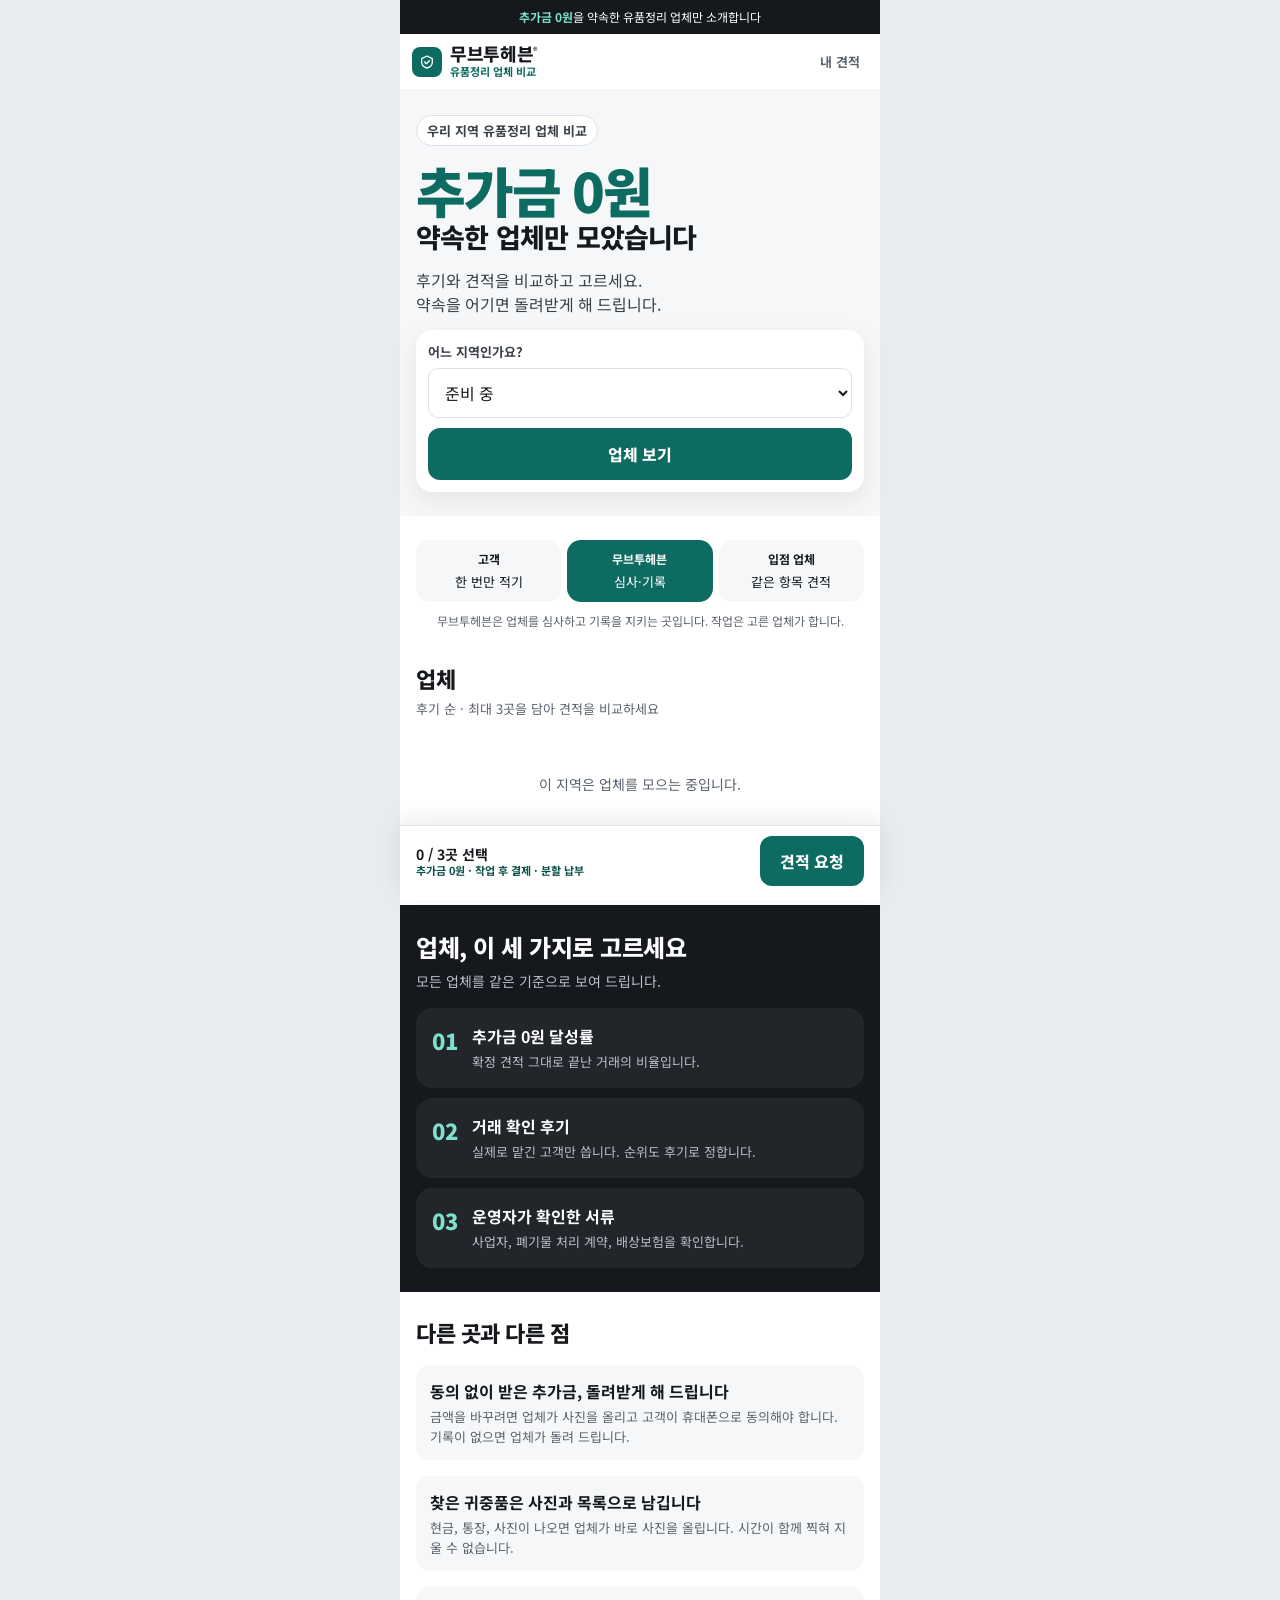
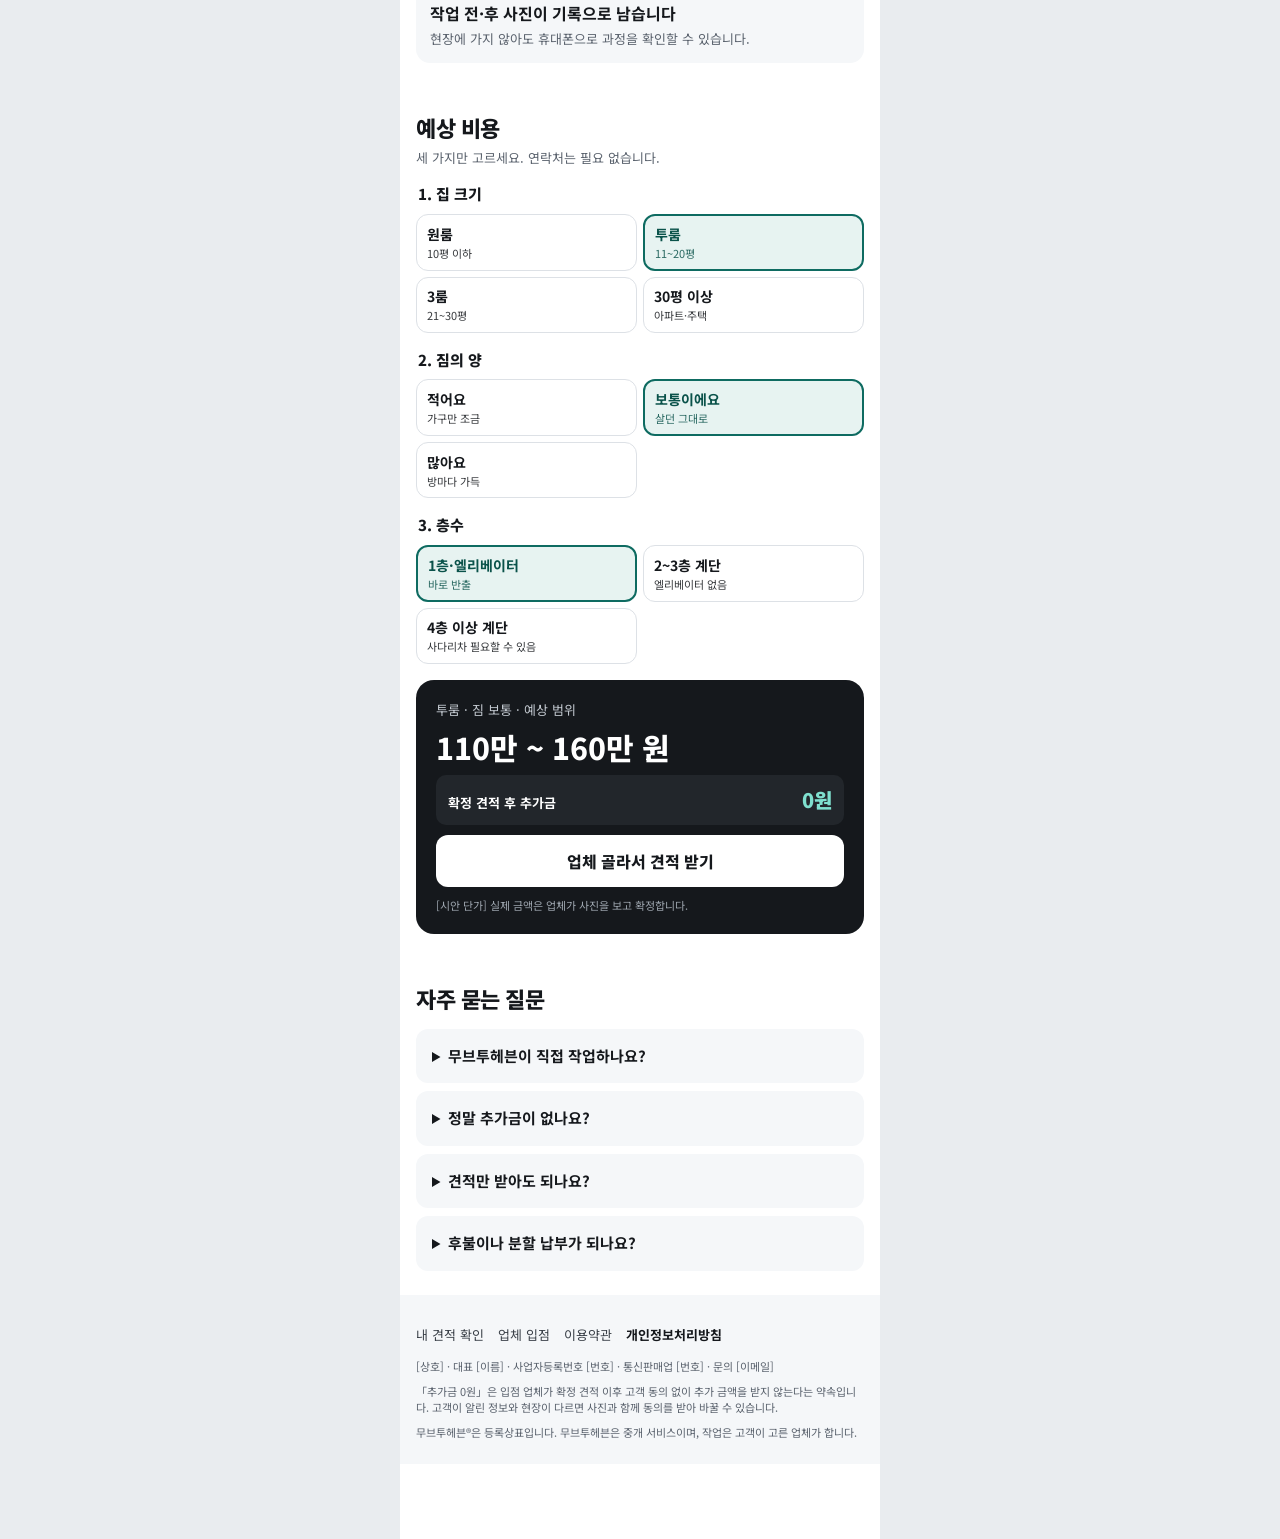
==== mth/index.html @ e61d85af "무브투헤븐 1차 시험 버전 추가 (/mth, 검색 비노출) Co-Authored-By: Claude Opus 5.5 <noreply@anthropic.com> Claude-Sess" ====
<!doctype html>
<html lang="ko">
<head>
<meta charset="utf-8">
<meta name="viewport" content="width=device-width,initial-scale=1,viewport-fit=cover">
<title>무브투헤븐 | 추가금 0원 유품정리 업체 비교</title>
<meta name="description" content="추가금 0원을 약속한 유품정리 업체만 모았습니다. 거래 확인 후기로 비교하고 업체 3곳의 견적을 받아 보세요. 작업 후 결제·분할 납부 가능 업체.">
<meta name="robots" content="noindex">
<meta name="theme-color" content="#15181C">
<link rel="preconnect" href="https://fonts.googleapis.com">
<link rel="stylesheet" href="https://fonts.googleapis.com/css2?family=Noto+Sans+KR:wght@400;500;700;800;900&display=swap">
<link rel="stylesheet" href="style.css">
</head>
<body>
<div class="app" id="app"></div>
<script src="common.js"></script>
<script>
const { rpc, upload, photoUrl, won, man, esc, dt, toast, busy, store } = MTH;
const app = document.getElementById('app');
const SHIELD = '<svg width="16" height="16" viewBox="0 0 24 24" fill="none" stroke="#fff" stroke-width="2" stroke-linecap="round" stroke-linejoin="round" aria-hidden="true"><path d="M12 3l8 4v5c0 5-3.5 8-8 9-4.5-1-8-4-8-9V7z"/><polyline points="8.5 12 11 14.5 15.5 10"/></svg>';
const BACK = '<svg width="22" height="22" viewBox="0 0 24 24" fill="none" stroke="currentColor" stroke-width="2.2" stroke-linecap="round" stroke-linejoin="round" aria-hidden="true"><polyline points="15 18 9 12 15 6"/></svg>';
const ITEMS = [['sort', '분류·중요한 유품 보관'], ['haul', '반출(인력·차량)'], ['waste', '폐기물 처리'], ['clean', '기본 청소'], ['special', '소독·냄새 제거'], ['buyback', '가전·가구 매입 차감']];
const KIND = { before: '작업 전', valuable: '귀중품 발견', after: '작업 후' };

let state = { region: store.get('mth_region', null), regions: [], companies: [], sel: store.get('mth_sel', []) };
const saveSel = () => store.set('mth_sel', state.sel);

function header(opts = {}) {
  if (opts.back) {
    return `<header class="hd"><a class="back" href="${opts.back}" aria-label="뒤로">${BACK}</a><span class="t">${esc(opts.title || '')}</span>
      <div class="r">${opts.right || ''}</div></header>`;
  }
  return `<div class="topbar"><b>추가금 0원</b>을 약속한 유품정리 업체만 소개합니다</div>
  <header class="hd"><a class="logo" href="#/"><i>${SHIELD}</i><span><b>무브투헤븐<sup style="font-size:9px;font-weight:500">®</sup></b><small>유품정리 업체 비교</small></span></a>
    <div class="r"><a href="#/my">내 견적</a></div></header>`;
}

function stickyBar() {
  const n = state.sel.length;
  return `<div class="sticky" role="region" aria-label="선택한 업체">
    <div class="info"><b>${n} / 3곳 선택</b><span>${n ? esc(state.sel.map(s => s.name).join(', ')) : '추가금 0원 · 작업 후 결제 · 분할 납부'}</span></div>
    <a class="btn" href="#/request">견적 요청</a></div>`;
}

function toggleSel(c) {
  const i = state.sel.findIndex(s => s.id === c.id);
  if (i >= 0) state.sel.splice(i, 1);
  else {
    if (state.sel.length >= 3) { toast('최대 3곳까지 담을 수 있어요'); return; }
    if (state.sel.length && state.sel[0].region !== c.region) { toast('같은 지역 업체만 함께 담을 수 있어요'); return; }
    state.sel.push({ id: c.id, name: c.name, region: c.region });
  }
  saveSel();
  const y = window.scrollY;
  Promise.resolve(route()).then(() => window.scrollTo(0, y));
}

function coCard(c, i) {
  const s = c.stats || {};
  const on = state.sel.some(x => x.id === c.id);
  const zero = s.zero_rate == null ? '집계 전' : s.zero_rate + '%';
  const tags = (c.tags || []).map(t => `<span class="tag">${esc(t)}</span>`).join('') + (c.is_related ? '<span class="tag rel">운영사 관계업체</span>' : '');
  return `<article class="co ${on ? 'sel' : ''}">
    <div class="row">
      <div class="ph">${c.photo_url ? `<img src="${esc(photoUrl(c.photo_url))}" alt="${esc(c.name)} 사진" loading="lazy">` : '업체 사진'}
        ${i != null ? `<span class="rank ${i > 2 ? 'lo' : ''}">${i + 1}</span>` : ''}</div>
      <div style="flex:1 1 auto;min-width:0;display:flex;flex-direction:column;gap:4px">
        <a class="nm" href="#/c/${c.id}">${esc(c.name)}</a>
        <span class="mt">${s.n_reviews ? `<b>★ ${Number(s.avg).toFixed(2)}</b> · 거래 확인 후기 ${s.n_reviews}건` : '후기 모으는 중 · 신규'}</span>
        <span class="mt" style="font-size:12px">${esc(c.area_desc || c.region)}</span>
        <div class="tags">${tags}</div>
      </div>
    </div>
    <div style="display:flex;gap:8px">
      <div class="zero"><span>추가금 0원 달성</span><b>${zero}</b></div>
      <button type="button" class="btn sm ${on ? '' : 'line'}" style="min-width:96px" aria-pressed="${on}" data-sel="${c.id}">${on ? '✓ 담음' : '비교 담기'}</button>
    </div></article>`;
}

function bindSel(list) {
  app.querySelectorAll('[data-sel]').forEach(b => b.onclick = () => toggleSel(list.find(c => c.id === b.dataset.sel)));
}

// ── 홈 ──
const CALC = {
  size: [['원룸', '10평 이하', 60, 90], ['투룸', '11~20평', 110, 160], ['3룸', '21~30평', 170, 240], ['30평 이상', '아파트·주택', 250, 350]],
  load: [['적어요', '가구만 조금', .85], ['보통이에요', '살던 그대로', 1], ['많아요', '방마다 가득', 1.3]],
  floor: [['1층·엘리베이터', '바로 반출', 1], ['2~3층 계단', '엘리베이터 없음', 1.1], ['4층 이상 계단', '사다리차 필요할 수 있음', 1.2]]
};
let calc = { size: 1, load: 1, floor: 0 };

async function home() {
  if (!state.companies.length) app.innerHTML = header() + '<main><div class="empty">불러오는 중…</div></main>';
  try {
    if (!state.regions.length) state.regions = await rpc('list_regions');
    if (!state.region || !state.regions.includes(state.region)) state.region = state.regions[0] || null;
    state.companies = state.region ? await rpc('list_companies', { p_region: state.region }) : [];
  } catch (e) { toast(e.message); }
  const r5 = v => Math.round(v / 5) * 5;
  const s = CALC.size[calc.size], l = CALC.load[calc.load], f = CALC.floor[calc.floor];
  const lo = r5(s[2] * l[2] * f[2]), hi = r5(s[3] * l[2] * f[2]);
  const opt = (k) => CALC[k].map((o, i) => `<button type="button" class="opt" aria-pressed="${calc[k] === i}" data-calc="${k}:${i}"><b>${o[0]}</b><span>${o[1]}</span></button>`).join('');
  app.innerHTML = header() + `<main>
  <section class="sec soft" style="display:flex;flex-direction:column;gap:14px">
    <span class="pill" style="align-self:flex-start">우리 지역 유품정리 업체 비교</span>
    <h1><span class="hero-t1">추가금 0원</span><span class="hero-t2">약속한 업체만 모았습니다</span></h1>
    <p style="margin:0;font-size:16px;color:#3A4048">후기와 견적을 비교하고 고르세요.<br>약속을 어기면 돌려받게 해 드립니다.</p>
    <div class="card stack">
      <label class="lbl">어느 지역인가요?
        <select id="region">${state.regions.map(r => `<option ${r === state.region ? 'selected' : ''}>${esc(r)}</option>`).join('') || '<option>준비 중</option>'}</select></label>
      <a class="btn" href="#list">업체 보기</a>
    </div>
  </section>

  <section class="sec" style="padding-bottom:8px">
    <div style="display:flex;gap:6px">
      <div class="box" style="flex:1;text-align:center;padding:10px 6px"><b style="font-size:12px;display:block">고객</b><span style="font-size:13px">한 번만 적기</span></div>
      <div class="box" style="flex:1;text-align:center;padding:10px 6px;background:var(--accent);color:#fff"><b style="font-size:12px;display:block">무브투헤븐</b><span style="font-size:13px">심사·기록</span></div>
      <div class="box" style="flex:1;text-align:center;padding:10px 6px"><b style="font-size:12px;display:block">입점 업체</b><span style="font-size:13px">같은 항목 견적</span></div>
    </div>
    <p class="note" style="text-align:center;margin:10px 0 0">무브투헤븐은 업체를 심사하고 기록을 지키는 곳입니다. 작업은 고른 업체가 합니다.</p>
  </section>

  <section class="sec" id="list">
    <h2 class="h2">${esc(state.region || '')} 업체</h2>
    <p class="desc" style="margin-bottom:12px">후기 순 · 최대 3곳을 담아 견적을 비교하세요</p>
    <div class="chips" role="tablist" aria-label="지역" style="margin-bottom:14px">${state.regions.map(r => `<button type="button" class="chip" role="tab" aria-selected="${r === state.region}" data-region="${esc(r)}">${esc(r)}</button>`).join('')}</div>
    <div class="stack">${state.companies.map((c, i) => coCard(c, i)).join('') || '<div class="empty">이 지역은 업체를 모으는 중입니다.</div>'}</div>
    <p class="note" style="margin-top:10px">광고비로 순위를 살 수 없습니다. 후기 5건이 쌓이기 전에는 운영자가 확인한 순서로 보여 드립니다.</p>
  </section>

  <section class="sec dark">
    <h2 style="font-size:24px;font-weight:800">업체, 이 세 가지로 고르세요</h2>
    <p style="margin:6px 0 16px;font-size:14px;color:#B7BEC6">모든 업체를 같은 기준으로 보여 드립니다.</p>
    <div class="stack">
      <div class="crit"><span class="n">01</span><div><b>추가금 0원 달성률</b><span>확정 견적 그대로 끝난 거래의 비율입니다.</span></div></div>
      <div class="crit"><span class="n">02</span><div><b>거래 확인 후기</b><span>실제로 맡긴 고객만 씁니다. 순위도 후기로 정합니다.</span></div></div>
      <div class="crit"><span class="n">03</span><div><b>운영자가 확인한 서류</b><span>사업자, 폐기물 처리 계약, 배상보험을 확인합니다.</span></div></div>
    </div>
  </section>

  <section class="sec stack" style="gap:16px">
    <h2 class="h2">다른 곳과 다른 점</h2>
    <div class="box"><b style="font-size:16px">동의 없이 받은 추가금, 돌려받게 해 드립니다</b><p class="note" style="margin:4px 0 0;font-size:13px">금액을 바꾸려면 업체가 사진을 올리고 고객이 휴대폰으로 동의해야 합니다. 기록이 없으면 업체가 돌려 드립니다.</p></div>
    <div class="box"><b style="font-size:16px">찾은 귀중품은 사진과 목록으로 남깁니다</b><p class="note" style="margin:4px 0 0;font-size:13px">현금, 통장, 사진이 나오면 업체가 바로 사진을 올립니다. 시간이 함께 찍혀 지울 수 없습니다.</p></div>
    <div class="box"><b style="font-size:16px">작업 전·후 사진이 기록으로 남습니다</b><p class="note" style="margin:4px 0 0;font-size:13px">현장에 가지 않아도 휴대폰으로 과정을 확인할 수 있습니다.</p></div>
  </section>

  <section class="sec" id="estimate">
    <h2 class="h2">예상 비용</h2>
    <p class="desc" style="margin-bottom:16px">세 가지만 고르세요. 연락처는 필요 없습니다.</p>
    <div class="stack" style="gap:16px">
      <fieldset style="border:0;margin:0;padding:0"><legend style="font-size:15px;font-weight:800;margin-bottom:8px">1. 집 크기</legend><div class="grid2">${opt('size')}</div></fieldset>
      <fieldset style="border:0;margin:0;padding:0"><legend style="font-size:15px;font-weight:800;margin-bottom:8px">2. 짐의 양</legend><div class="grid2">${opt('load')}</div></fieldset>
      <fieldset style="border:0;margin:0;padding:0"><legend style="font-size:15px;font-weight:800;margin-bottom:8px">3. 층수</legend><div class="grid2">${opt('floor')}</div></fieldset>
      <div class="res" aria-live="polite">
        <span style="font-size:13px;color:#C3C9D0">${s[0]} · 짐 ${['적음', '보통', '많음'][calc.load]} · 예상 범위</span>
        <span class="big">${lo}만 ~ ${hi}만 원</span>
        <div class="zbar"><span style="font-size:13px;font-weight:700">확정 견적 후 추가금</span><b>0원</b></div>
        <a class="btn white" href="#list">업체 골라서 견적 받기</a>
        <span style="font-size:11px;color:#9EA6AF">[시안 단가] 실제 금액은 업체가 사진을 보고 확정합니다.</span>
      </div>
    </div>
  </section>

  <section class="sec stack" style="gap:8px">
    <h2 class="h2" style="margin-bottom:6px">자주 묻는 질문</h2>
    <details><summary>무브투헤븐이 직접 작업하나요?</summary><p>아니요. 업체를 심사하고 비교하게 도와드리는 곳입니다. 작업은 고른 업체가 합니다.</p></details>
    <details><summary>정말 추가금이 없나요?</summary><p>확정 견적에서 더 받으려면 업체가 사진을 보여주고 동의를 먼저 받아야 합니다. 동의 없이 받은 돈은 돌려받게 해 드립니다.</p></details>
    <details><summary>견적만 받아도 되나요?</summary><p>네, 무료입니다. 고르지 않은 업체에는 연락처가 가지 않습니다.</p></details>
    <details><summary>후불이나 분할 납부가 되나요?</summary><p>업체마다 다릅니다. 업체 카드의 「후불」「분할」 표시를 확인해 주세요.</p></details>
  </section>
  </main>
  <footer>
    <nav><a href="#/my">내 견적 확인</a><a href="#">업체 입점</a><a href="#">이용약관</a><a href="#" style="font-weight:700;color:var(--ink)">개인정보처리방침</a></nav>
    <p style="margin:0">[상호] · 대표 [이름] · 사업자등록번호 [번호] · 통신판매업 [번호] · 문의 [이메일]</p>
    <p style="margin:0">「추가금 0원」은 입점 업체가 확정 견적 이후 고객 동의 없이 추가 금액을 받지 않는다는 약속입니다. 고객이 알린 정보와 현장이 다르면 사진과 함께 동의를 받아 바꿀 수 있습니다.</p>
    <p style="margin:0">무브투헤븐®은 등록상표입니다. 무브투헤븐은 중개 서비스이며, 작업은 고객이 고른 업체가 합니다.</p>
  </footer>` + stickyBar();

  app.querySelector('#region').onchange = e => { state.region = e.target.value; store.set('mth_region', state.region); home(); };
  app.querySelectorAll('[data-region]').forEach(b => b.onclick = () => { state.region = b.dataset.region; store.set('mth_region', state.region); home(); });
  app.querySelectorAll('[data-calc]').forEach(b => b.onclick = () => { const [k, i] = b.dataset.calc.split(':'); calc[k] = +i; const y = window.scrollY; home().then(() => window.scrollTo(0, y)); });
  bindSel(state.companies);
  app.querySelectorAll('a[href="#list"]').forEach(a => a.onclick = (e) => { e.preventDefault(); document.getElementById('list').scrollIntoView({ behavior: 'smooth' }); });
}

// ── 업체 상세 ──
async function company(id) {
  app.innerHTML = header({ back: '#/', title: '업체 정보' }) + '<main><div class="empty">불러오는 중…</div></main>';
  let c;
  try { c = await rpc('get_company', { p_id: id }); } catch (e) { toast(e.message); }
  if (!c) { app.querySelector('main').innerHTML = '<div class="empty">업체를 찾을 수 없습니다.</div>'; return; }
  const s = c.stats || {};
  const on = state.sel.some(x => x.id === c.id);
  const stars = n => '★'.repeat(n) + '☆'.repeat(5 - n);
  app.innerHTML = header({ back: '#/', title: '업체 정보' }) + `<main>
    <div style="height:240px;background:#EEF0F3;display:flex;align-items:center;justify-content:center;color:var(--sub);font-size:13px;font-weight:700">
      ${c.photo_url ? `<img src="${esc(photoUrl(c.photo_url))}" alt="${esc(c.name)} 대표 사진" style="width:100%;height:100%;object-fit:cover">` : '업체 대표 사진'}</div>
    <section class="sec stack" style="gap:8px">
      <h1 style="font-size:26px;font-weight:800">${esc(c.name)}</h1>
      <p style="margin:0;font-size:13px;color:#4B525B">출동 지역 ${esc(c.area_desc || c.region)}</p>
      <div class="tags">${(c.tags || []).map(t => `<span class="tag">${esc(t)}</span>`).join('')}${c.is_related ? '<span class="tag rel">운영사 관계업체</span>' : ''}</div>
      <div style="display:grid;grid-template-columns:repeat(3,minmax(0,1fr));gap:6px;margin-top:6px">
        <div class="box" style="background:var(--accent-l);text-align:center;padding:10px"><span style="font-size:11px;font-weight:700;color:var(--accent-d);display:block">추가금 0원</span><b style="font-size:20px;color:var(--accent-d)">${s.zero_rate == null ? '-' : s.zero_rate + '%'}</b></div>
        <div class="box" style="text-align:center;padding:10px"><span style="font-size:11px;font-weight:700;color:var(--sub);display:block">별점</span><b style="font-size:20px">${s.n_reviews ? Number(s.avg).toFixed(2) : '-'}</b></div>
        <div class="box" style="text-align:center;padding:10px"><span style="font-size:11px;font-weight:700;color:var(--sub);display:block">거래 후기</span><b style="font-size:20px">${s.n_reviews || 0}건</b></div>
      </div>
      ${c.intro ? `<p style="margin:8px 0 0;font-size:14px">${esc(c.intro)}</p>` : ''}
    </section>
    <div class="divider"></div>
    <section class="sec stack">
      <h2 style="font-size:18px;font-weight:800">이 업체가 지키는 약속</h2>
      <div style="font-size:14px"><b>추가금 0원</b> · 확정 견적에서 더 받으려면 사진과 동의를 먼저 받습니다.</div>
      <div style="font-size:14px"><b>귀중품 기록</b> · 나온 물건은 시간이 찍힌 사진으로 바로 올립니다.</div>
      <div style="font-size:14px"><b>작업 사진</b> · 작업 전·후 사진을 남깁니다.</div>
    </section>
    <div class="divider"></div>
    <section class="sec stack">
      <h2 style="font-size:18px;font-weight:800">운영자가 확인한 서류</h2>
      ${(c.docs || []).map(d => `<div class="kv box" style="padding:12px 14px"><b>${esc(d.name)}</b><span>${esc(d.date)}</span></div>`).join('') || '<p class="note">확인 중입니다.</p>'}
      <p class="note">확인한 날짜와 범위만 표시합니다. 모든 작업을 보증한다는 뜻은 아닙니다.</p>
    </section>
    <div class="divider"></div>
    <section class="sec stack">
      <h2 style="font-size:18px;font-weight:800">거래 확인 후기 ${(c.reviews || []).length}건</h2>
      ${(c.reviews || []).map(v => `<article class="box stack" style="gap:6px">
        <div><b style="color:var(--accent)">${stars(v.rating)}</b> <span class="badge ${v.zero ? '' : 'gray'}">${v.zero ? '추가금 0원' : '동의 후 변경'}</span> <span class="note">${esc(v.size)} · ${dt(v.created_at)}</span></div>
        ${v.body ? `<p style="margin:0;font-size:14px">${esc(v.body)}</p>` : ''}
        ${v.returned_items ? `<p class="note" style="margin:0">돌려받은 유품: ${esc(v.returned_items)}</p>` : ''}</article>`).join('') || '<p class="note">아직 후기가 없습니다. 작업을 마친 고객만 후기를 쓸 수 있습니다.</p>'}
    </section>
  </main>
  <div class="sticky"><button type="button" class="btn ${on ? 'gray' : 'line'}" style="width:auto" id="selbtn">${on ? '✓ 담음' : '비교 담기'}</button><a class="btn" href="#/request" style="flex:1 1 auto">견적 요청 (${state.sel.length}/3)</a></div>`;
  app.querySelector('#selbtn').onclick = () => toggleSel(c);
}

// ── 견적 요청 ──
let form = { size: '', load: '', floor: '', odor: false, keep: ['사진·앨범', '통장·도장·중요 서류'], photos: [] };
function request() {
  const sel = state.sel;
  const ch = (k, arr) => arr.map(v => `<button type="button" class="opt" aria-pressed="${form[k] === v}" data-f="${k}" data-v="${esc(v)}"><b>${esc(v)}</b></button>`).join('');
  const KEEP = ['사진·앨범', '통장·도장·중요 서류', '현금·귀금속', '휴대폰·컴퓨터', '따로 없어요'];
  app.innerHTML = header({ back: '#/', title: '무료 견적 요청' }) + `<main><form id="rf" class="sec stack" style="gap:20px" novalidate>
    <div class="box">
      <b style="font-size:14px">받는 업체 ${sel.length}곳</b>
      <p style="margin:4px 0 0;font-size:14px">${sel.length ? esc(sel.map(s => s.name).join(', ')) : '아직 고른 업체가 없습니다.'}</p>
      <a href="#/" style="font-size:13px;font-weight:700">${sel.length ? '업체 바꾸기' : '업체 고르러 가기'}</a>
    </div>
    <fieldset style="border:0;margin:0;padding:0"><legend style="font-size:16px;font-weight:800;margin-bottom:8px">집 크기</legend><div class="grid2">${ch('size', ['원룸', '투룸', '3룸', '30평 이상'])}</div></fieldset>
    <fieldset style="border:0;margin:0;padding:0"><legend style="font-size:16px;font-weight:800;margin-bottom:8px">짐의 양</legend><div class="grid2">${ch('load', ['적어요', '보통이에요', '많아요'])}</div></fieldset>
    <fieldset style="border:0;margin:0;padding:0"><legend style="font-size:16px;font-weight:800;margin-bottom:8px">층수</legend><div class="grid2">${ch('floor', ['1층·엘리베이터', '2~3층 계단', '4층 이상 계단'])}</div></fieldset>
    <label style="display:flex;align-items:center;justify-content:space-between;gap:12px;min-height:48px;font-size:15px;font-weight:700">집 안에 냄새나 오염이 있나요?<input type="checkbox" id="odor" ${form.odor ? 'checked' : ''}></label>
    <label class="lbl">현장 주소 (동까지만)<input id="dong" placeholder="예) 서울 강서구 화곡동" value="${esc(form.dong || '')}"></label>
    <fieldset style="border:0;margin:0;padding:0"><legend style="font-size:16px;font-weight:800;margin-bottom:4px">꼭 찾거나 보관할 물건</legend>
      <p class="note" style="margin:0 0 8px">고르신 물건은 따로 찾아 보관한 뒤 전해 드립니다.</p>
      <div class="chips" style="flex-wrap:wrap">${KEEP.map(v => `<button type="button" class="chip ac" aria-pressed="${form.keep.includes(v)}" data-keep="${esc(v)}">${esc(v)}</button>`).join('')}</div></fieldset>
    <label class="lbl">그 밖에 찾아야 할 물건이나 전할 말<textarea id="note" placeholder="예) 아버지 손목시계, 보험 서류">${esc(form.note || '')}</textarea></label>
    <div><label class="filebtn">📷 현장 사진 올리기 (선택)<input type="file" id="ph" accept="image/*" multiple></label>
      <p class="note" style="margin:6px 0 0">사진이 있으면 견적이 정확해집니다. 고른 업체에만 보입니다.</p>
      <div class="photos" id="phs" style="margin-top:8px">${form.photos.map(p => `<a><img src="${photoUrl(p)}" alt="올린 현장 사진"></a>`).join('')}</div></div>
    <label class="lbl">희망 일정<select id="wish">${['가능한 빨리', '1주일 이내', '2주일 이내', '업체와 협의'].map(v => `<option ${form.wish === v ? 'selected' : ''}>${v}</option>`).join('')}</select></label>
    <label class="lbl">이름<input id="nm" autocomplete="name" value="${esc(form.nm || '')}"></label>
    <label class="lbl">휴대폰 번호<input id="tel" type="tel" inputmode="tel" autocomplete="tel" placeholder="010-0000-0000" value="${esc(form.tel || '')}"></label>
    <label style="display:flex;gap:10px;align-items:flex-start;font-size:13px"><input type="checkbox" id="agree"><span>요청 내용과 연락처를 고른 업체에 전달하는 데 동의합니다. 연락처는 내가 고른 업체에만 보입니다.</span></label>
    <button type="submit" class="btn" id="go">업체 ${sel.length}곳에 견적 요청</button>
    <p class="note" style="text-align:center;margin:0">추가금 0원 · 작업 후 결제·분할 납부 가능 업체 있음</p>
  </form></main>`;
  const keepForm = () => { const g = id => app.querySelector('#' + id); form.odor = g('odor').checked; form.dong = g('dong').value; form.note = g('note').value; form.wish = g('wish').value; form.nm = g('nm').value; form.tel = g('tel').value; };
  app.querySelectorAll('[data-f]').forEach(b => b.onclick = () => { keepForm(); form[b.dataset.f] = b.dataset.v; request(); });
  app.querySelectorAll('[data-keep]').forEach(b => b.onclick = () => { keepForm(); const v = b.dataset.keep; form.keep = form.keep.includes(v) ? form.keep.filter(x => x !== v) : form.keep.concat([v]); request(); });
  app.querySelector('#ph').onchange = async (e) => {
    keepForm();
    const files = [...e.target.files].slice(0, 10);
    toast('사진을 올리는 중…');
    try { for (const f of files) form.photos.push(await upload('req', f)); toast('사진을 올렸어요'); } catch (er) { toast(er.message); }
    request();
  };
  app.querySelector('#rf').onsubmit = (e) => {
    e.preventDefault(); keepForm();
    if (!sel.length) return toast('먼저 업체를 1곳 이상 담아 주세요');
    if (!form.size || !form.load || !form.floor) return toast('집 크기, 짐의 양, 층수를 골라 주세요');
    if (!form.nm.trim() || form.tel.replace(/\D/g, '').length < 10) return toast('이름과 휴대폰 번호를 확인해 주세요');
    if (!app.querySelector('#agree').checked) return toast('전달 동의에 체크해 주세요');
    busy(app.querySelector('#go'), async () => {
      const r = await rpc('create_request', { p: { region: sel[0].region, size: form.size, load: form.load, floor: form.floor, odor: form.odor,
        address_dong: form.dong, keep_items: form.keep, keep_note: form.note, photo_paths: form.photos, contact_name: form.nm.trim(),
        phone: form.tel.trim(), wish_date: form.wish }, p_companies: sel.map(s => s.id) });
      const my = store.get('mth_my', []); my.unshift({ id: r.id, key: r.key, at: new Date().toISOString(), names: sel.map(s => s.name) }); store.set('mth_my', my);
      state.sel = []; saveSel(); form = { size: '', load: '', floor: '', odor: false, keep: ['사진·앨범', '통장·도장·중요 서류'], photos: [] };
      location.hash = `#/r/${r.id}/${r.key}?new=1`;
    });
  };
}

// ── 내 견적 (요청 상태) ──
async function status(id, key, isNew) {
  app.innerHTML = header({ back: '#/my', title: '내 견적' }) + '<main><div class="empty">불러오는 중…</div></main>';
  let d;
  try { d = await rpc('customer_get', { p_id: id, p_key: key }); } catch (e) { app.querySelector('main').innerHTML = `<div class="empty">${esc(e.message)}</div>`; return; }
  const r = d.request, j = d.job;
  const stage = !j ? (d.targets.some(t => t.quote) ? 1 : 0) : j.status === 'in_progress' ? 2 : j.status === 'completed' ? 3 : 4;
  const steps = ['견적 받기', '업체 고르기', '작업 중', '완료 확인', '후기'];
  const stepHtml = `<div style="display:flex;flex-wrap:wrap;gap:8px 12px">${steps.map((s, i) => `<span class="step ${i === stage ? 'on' : i < stage ? 'done' : ''}"><i>${i < stage ? '✓' : i + 1}</i>${s}</span>`).join('')}</div>`;
  let body = '';
  if (isNew) body += `<section class="sec soft stack"><b style="font-size:17px">요청을 보냈습니다</b>
    <p style="margin:0;font-size:14px">견적이 오면 이 화면에서 비교합니다. <b>이 화면 주소를 꼭 저장해 두세요.</b> 이 휴대폰에서는 「내 견적」에서 다시 볼 수 있습니다.</p>
    <button type="button" class="btn line" id="copy">이 화면 주소 복사</button></section>`;
  body += `<section class="sec stack">${stepHtml}
    <div class="box" style="font-size:13px">${esc(r.region)} · ${esc(r.size)} · 짐 ${esc(r.load)} · ${esc(r.floor)}${r.odor ? ' · 냄새·오염 있음' : ''} · ${esc(r.wish_date || '')}</div></section>`;

  if (!j) {
    const quoted = d.targets.filter(t => t.quote);
    body += `<section class="sec stack" style="padding-top:0"><h2 class="h2">견적 비교 <span style="font-size:15px;color:var(--sub)">${quoted.length}/${d.targets.length}곳 도착</span></h2>`;
    if (quoted.length) {
      body += `<div style="overflow-x:auto"><table class="qt"><thead><tr><th></th>${quoted.map(t => `<th>${esc(t.company.name.replace('예시업체 ', ''))}</th>`).join('')}</tr></thead><tbody>
        ${ITEMS.map(([k, l]) => `<tr><td>${l}</td>${quoted.map(t => `<td>${t.quote.items[k] ? (k === 'buyback' ? '−' : '') + man(t.quote.items[k]) : '-'}</td>`).join('')}</tr>`).join('')}
        <tr class="tot"><td>합계</td>${quoted.map(t => `<td>${won(t.quote.total)}</td>`).join('')}</tr></tbody></table></div>`;
    }
    body += d.targets.map(t => `<article class="co"><div style="display:flex;justify-content:space-between;align-items:center;gap:8px">
        <a class="nm" href="#/c/${t.company.id}">${esc(t.company.name)}</a>
        <span class="mt">추가금 0원 ${t.company.stats.zero_rate == null ? '집계 전' : t.company.stats.zero_rate + '%'}</span></div>
        ${t.quote ? `<div class="kv"><span>확정 견적</span><b style="font-size:18px">${won(t.quote.total)}</b></div>
          ${t.quote.visit_needed ? '<span class="badge gray">방문 확인 필요</span>' : ''}
          ${t.quote.note ? `<p style="margin:0;font-size:13px">${esc(t.quote.note)}</p>` : ''}
          <button type="button" class="btn" data-pick="${t.quote.id}">이 업체로 정하기</button>`
        : '<p class="note" style="margin:0">견적을 기다리는 중입니다.</p>'}</article>`).join('');
    body += `<p class="note">업체를 정하면 이 금액이 확정 견적으로 고정됩니다. 이후 금액을 바꾸려면 업체가 사진과 함께 요청하고, 내가 동의해야 합니다.</p></section>`;
  } else {
    const appr = d.changes.filter(x => x.status === 'approved').reduce((a, x) => a + x.amount_delta, 0);
    const pending = d.changes.filter(x => x.status === 'pending');
    body += `<section class="sec stack" style="padding-top:0">
      <h2 class="h2">${esc(j.company_name)}</h2>
      ${j.company_phone ? `<a class="btn line" href="tel:${esc(j.company_phone)}">업체에 전화하기 ${esc(j.company_phone)}</a>` : ''}
      <div class="box"><div class="kv"><span>확정 견적</span><b>${won(j.confirmed_total)}</b></div>
        <div class="kv"><span>동의한 변경</span><b>${appr ? (appr > 0 ? '+' : '') + won(appr) : '없음'}</b></div>
        ${j.final_total != null ? `<div class="kv" style="border-top:1px dashed #D5D9DE;margin-top:6px;padding-top:10px"><span>최종 금액</span><b style="font-size:18px">${won(j.final_total)}</b></div>
          <div class="kv"><span>추가금</span><b style="color:var(--accent);font-size:18px">${j.final_total <= j.confirmed_total ? '0원' : won(j.final_total - j.confirmed_total) + ' (동의함)'}</b></div>` : ''}
      </div></section>`;
    if (pending.length) body += `<section class="sec stack" style="padding-top:0">${pending.map(x => `<div class="box stack" style="background:var(--warn-l)">
        <b>업체가 금액 변경을 요청했습니다: ${x.amount_delta > 0 ? '+' : ''}${won(x.amount_delta)}</b>
        <p style="margin:0;font-size:14px">${esc(x.reason)}</p>
        ${x.photo_path ? `<div class="photos"><a href="${photoUrl(x.photo_path)}" target="_blank" rel="noopener"><img src="${photoUrl(x.photo_path)}" alt="변경 사유 사진"></a></div>` : ''}
        <p class="note" style="margin:0">동의하기 전에는 이 금액을 받을 수 없습니다.</p>
        <div style="display:flex;gap:8px"><button type="button" class="btn" data-ch="${x.id}:1">동의</button><button type="button" class="btn warn" data-ch="${x.id}:0">거절</button></div></div>`).join('')}</section>`;
    const ev = d.evidence;
    body += `<section class="sec stack" style="padding-top:0"><h2 style="font-size:18px;font-weight:800">작업 기록</h2>
      ${['before', 'valuable', 'after'].map(k => { const a = ev.filter(e => e.kind === k); return `<div><b style="font-size:14px">${KIND[k]} ${a.length}장</b>
        ${a.length ? `<div class="photos" style="margin-top:6px">${a.map(e => `<a href="${photoUrl(e.photo_path)}" target="_blank" rel="noopener"><img src="${photoUrl(e.photo_path)}" alt="${KIND[k]} 사진" loading="lazy"></a>`).join('')}</div>` : ''}
        ${a.filter(e => e.note).map(e => `<p class="note" style="margin:4px 0 0">${dt(e.created_at)} · ${esc(e.note)}</p>`).join('')}</div>`; }).join('')}
      ${j.handover_note ? `<div class="box"><b style="font-size:14px">인계 목록</b><p style="margin:4px 0 0;font-size:14px;white-space:pre-line">${esc(j.handover_note)}</p></div>` : ''}
      </section>`;
    if (j.status === 'completed') body += `<section class="sec" style="padding-top:0"><button type="button" class="btn" id="confirm">작업이 끝난 것을 확인했습니다</button></section>`;
    if (j.status !== 'in_progress' && !d.review) body += `<section class="sec soft stack"><h2 style="font-size:18px;font-weight:800">후기 남기기</h2>
      ${[['rating', '전체 만족도'], ['r_handling', '물건 취급'], ['r_cost', '설명과 비용'], ['r_finish', '마무리']].map(([k, l]) => `<div><b style="font-size:14px">${l}</b><div class="chips" style="margin-top:6px" data-rate="${k}">${[1, 2, 3, 4, 5].map(n => `<button type="button" class="chip ac" aria-pressed="false" data-n="${n}">${n}점</button>`).join('')}</div></div>`).join('')}
      <label class="lbl">돌려받은 유품<input id="ri" placeholder="예) 앨범 3권, 통장"></label>
      <label class="lbl">후기<textarea id="rb" placeholder="다음 가족에게 도움이 될 이야기를 남겨 주세요"></textarea></label>
      <button type="button" class="btn" id="rv">후기 올리기</button></section>`;
    if (d.review) body += `<section class="sec soft"><b>후기를 남겨 주셔서 감사합니다.</b></section>`;
    body += `<section class="sec stack"><details><summary>동의하지 않은 돈을 냈나요?</summary>
      <p>동의하지 않은 추가금을 냈다면 알려 주세요. 운영자가 사진과 동의 기록을 확인해, 기록이 없으면 업체가 돌려 드리게 합니다.</p>
      <textarea id="rp" placeholder="언제, 얼마를, 어떤 이유로 냈는지 적어 주세요" style="margin-top:8px"></textarea>
      <button type="button" class="btn warn" id="rpb" style="margin-top:8px">신고하기</button></details>
      ${d.reports.map(x => `<div class="box" style="font-size:13px">신고 ${dt(x.created_at)} · <span class="badge ${x.status === 'open' ? 'gray' : x.status === 'refund' ? '' : 'warn'}">${{ open: '확인 중', refund: '환급 결정', rejected: '기록상 동의 확인' }[x.status]}</span>${x.decision_note ? `<p style="margin:4px 0 0">${esc(x.decision_note)}</p>` : ''}</div>`).join('')}</section>`;
  }
  app.innerHTML = header({ back: '#/my', title: '내 견적' }) + `<main>${body}</main>`;
  const reload = () => status(id, key, false);
  const cp = app.querySelector('#copy');
  if (cp) cp.onclick = async () => { const u = location.href.replace('?new=1', ''); try { await navigator.clipboard.writeText(u); toast('주소를 복사했어요. 카톡 나와의 채팅에 붙여 두세요'); } catch (e) { prompt('이 주소를 저장해 두세요', u); } };
  app.querySelectorAll('[data-pick]').forEach(b => b.onclick = () => {
    if (b.dataset.ok !== '1') { b.dataset.ok = '1'; b.textContent = '한 번 더 누르면 확정됩니다'; return; }
    busy(b, () => rpc('customer_select', { p_id: id, p_key: key, p_quote: b.dataset.pick })).then(() => { toast('업체를 정했습니다'); reload(); });
  });
  app.querySelectorAll('[data-ch]').forEach(b => b.onclick = () => { const [cid, ok] = b.dataset.ch.split(':'); busy(b, () => rpc('customer_decide_change', { p_id: id, p_key: key, p_change: cid, p_ok: ok === '1' })).then(reload); });
  const cf = app.querySelector('#confirm'); if (cf) cf.onclick = () => busy(cf, () => rpc('customer_confirm', { p_id: id, p_key: key })).then(reload);
  const rate = {};
  app.querySelectorAll('[data-rate]').forEach(g => g.querySelectorAll('[data-n]').forEach(b => b.onclick = () => { rate[g.dataset.rate] = +b.dataset.n; g.querySelectorAll('[data-n]').forEach(x => x.setAttribute('aria-pressed', String(+x.dataset.n === rate[g.dataset.rate]))); }));
  const rv = app.querySelector('#rv'); if (rv) rv.onclick = () => { if (!rate.rating) return toast('전체 만족도를 골라 주세요'); busy(rv, () => rpc('customer_review', { p_id: id, p_key: key, p: { ...rate, body: app.querySelector('#rb').value, returned_items: app.querySelector('#ri').value } })).then(reload); };
  const rp = app.querySelector('#rpb'); if (rp) rp.onclick = () => { const t = app.querySelector('#rp').value.trim(); if (!t) return toast('내용을 적어 주세요'); busy(rp, () => rpc('customer_report', { p_id: id, p_key: key, p_body: t })).then(() => { toast('신고를 받았습니다'); reload(); }); };
}

function my() {
  const list = store.get('mth_my', []);
  app.innerHTML = header({ back: '#/', title: '내 견적' }) + `<main class="sec stack">
    ${list.map(x => `<a class="co" style="text-decoration:none;color:var(--ink)" href="#/r/${x.id}/${x.key}"><b>${esc((x.names || []).join(', '))}</b><span class="mt">${dt(x.at)} 요청</span></a>`).join('') || '<div class="empty">이 휴대폰에서 보낸 요청이 없습니다.<br>저장해 둔 주소로 들어오시면 볼 수 있습니다.</div>'}
    <a class="btn gray" href="#/">업체 둘러보기</a></main>`;
}

function route() {
  const h = location.hash.replace(/^#/, '') || '/';
  const [path, qs] = h.split('?');
  const p = path.split('/').filter(Boolean);
  if (p[0] === 'c' && p[1]) return company(p[1]);
  if (p[0] === 'request') return request();
  if (p[0] === 'r' && p[1] && p[2]) return status(p[1], p[2], (qs || '').includes('new=1'));
  if (p[0] === 'my') return my();
  return home();
}
window.addEventListener('hashchange', () => { route(); window.scrollTo(0, 0); });
route();
</script>
</body>
</html>
---- mth/style.css ----
:root{
  --ink:#15181C;--sub:#5B636E;--line:#ECEEF1;--soft:#F5F7F9;--chip:#F2F4F6;
  --accent:#0E6B61;--accent-d:#0A524A;--accent-l:#E7F3F1;--mint:#7FE0CF;--warn:#A3361A;--warn-l:#FBEDE8;
}
*{box-sizing:border-box}
html,body{margin:0;background:#E9ECEF}
body{font-family:'Noto Sans KR',system-ui,-apple-system,sans-serif;color:var(--ink);line-height:1.5;-webkit-text-size-adjust:100%}
a{color:var(--accent)}
.app{max-width:480px;margin:0 auto;background:#fff;min-height:100vh;display:flex;flex-direction:column;position:relative}
.topbar{background:var(--ink);color:#fff;font-size:12px;text-align:center;padding:8px 12px}
.topbar b{color:var(--mint)}
.hd{position:sticky;top:0;z-index:20;background:#fff;border-bottom:1px solid var(--line);padding:8px 12px;display:flex;align-items:center;gap:8px;min-height:56px}
.logo{display:flex;align-items:center;gap:8px;text-decoration:none;color:var(--ink)}
.logo i{width:30px;height:30px;border-radius:8px;background:var(--accent);display:flex;align-items:center;justify-content:center}
.logo b{display:block;font-size:18px;font-weight:800;letter-spacing:-.02em;line-height:1.1}
.logo small{display:block;font-size:11px;font-weight:700;color:var(--accent)}
.back{width:44px;height:44px;display:flex;align-items:center;justify-content:center;color:var(--ink);text-decoration:none;background:none;border:0;cursor:pointer}
.hd .t{font-size:16px;font-weight:800}
.hd .r{margin-left:auto;display:flex;align-items:center;gap:4px}
.hd .r a{font-size:13px;font-weight:700;padding:10px 8px;text-decoration:none;color:var(--sub)}
main{flex:1 1 auto}
.sec{padding:24px 16px}
.soft{background:var(--soft)}
.dark{background:var(--ink);color:#fff}
h1,h2,h3{margin:0;letter-spacing:-.02em}
.h2{font-size:22px;font-weight:800}
.desc{margin:4px 0 0;font-size:13px;color:var(--sub)}
.pill{display:inline-block;padding:5px 10px;border-radius:999px;background:#fff;border:1px solid #DDE1E6;font-size:13px;font-weight:700;color:#3A4048}
.hero-t1{font-size:54px;line-height:1.1;font-weight:900;color:var(--accent);letter-spacing:-.04em;display:block}
.hero-t2{font-size:27px;line-height:1.3;font-weight:800;letter-spacing:-.03em;display:block}
.card{background:#fff;border-radius:16px;box-shadow:0 8px 24px rgba(21,24,28,.08);padding:12px}
.lbl{display:flex;flex-direction:column;gap:6px;font-size:13px;font-weight:700;color:#3A4048}
input,select,textarea{font-family:inherit;font-size:16px;color:var(--ink);border:1px solid #DDE1E6;border-radius:10px;padding:0 12px;height:50px;background:#fff;width:100%}
textarea{height:auto;min-height:88px;padding:12px;resize:vertical}
input[type=checkbox],input[type=radio]{width:22px;height:22px;accent-color:var(--accent);padding:0}
.btn{font-family:inherit;min-height:52px;border-radius:12px;border:0;background:var(--accent);color:#fff;font-size:16px;font-weight:800;display:flex;align-items:center;justify-content:center;gap:8px;text-decoration:none;cursor:pointer;width:100%;padding:0 16px}
.btn.sm{min-height:44px;font-size:14px;width:auto}
.btn.gray{background:var(--chip);color:var(--ink)}
.btn.line{background:#fff;color:var(--accent);border:1.5px solid var(--accent)}
.btn.white{background:#fff;color:var(--ink)}
.btn.warn{background:#fff;color:var(--warn);border:1.5px solid var(--warn)}
.btn:disabled{opacity:.55}
.chips{display:flex;gap:6px;overflow-x:auto;padding-bottom:2px;scrollbar-width:none}
.chip{flex:0 0 auto;min-height:40px;padding:0 14px;border-radius:999px;font-family:inherit;font-size:14px;font-weight:700;cursor:pointer;white-space:nowrap;background:#fff;color:#3A4048;border:1px solid #DDE1E6}
.chip[aria-pressed=true],.chip[aria-selected=true]{background:var(--ink);color:#fff;border-color:var(--ink)}
.chip.ac[aria-pressed=true]{background:var(--accent);border-color:var(--accent)}
.co{border-radius:16px;padding:14px;display:flex;flex-direction:column;gap:12px;border:1px solid var(--line);background:#fff}
.co.sel{border:2px solid var(--accent);background:#F3F9F8}
.co .row{display:flex;gap:12px;align-items:flex-start}
.ph{position:relative;flex:0 0 auto;width:84px;height:84px;border-radius:12px;background:#EEF0F3;display:flex;align-items:center;justify-content:center;color:var(--sub);font-size:11px;font-weight:700;overflow:hidden}
.ph img{width:100%;height:100%;object-fit:cover}
.rank{position:absolute;top:4px;left:4px;width:24px;height:24px;border-radius:7px;background:var(--ink);color:#fff;font-size:12px;font-weight:800;display:flex;align-items:center;justify-content:center}
.rank.lo{background:#DDE1E6;color:#3A4048}
.co .nm{font-size:17px;font-weight:800;color:var(--ink);text-decoration:none}
.co .mt{font-size:13px;color:var(--sub)}
.co .mt b{color:var(--accent)}
.tags{display:flex;flex-wrap:wrap;gap:4px}
.tag{padding:2px 7px;border-radius:6px;background:var(--chip);color:#3A4048;font-size:11px;font-weight:700}
.tag.rel{background:#fff;border:1px solid #B9B3AA}
.zero{flex:1 1 auto;background:var(--accent-l);border-radius:10px;padding:0 12px;min-height:44px;display:flex;align-items:center;justify-content:space-between}
.zero span{font-size:12px;font-weight:700;color:var(--accent-d)}
.zero b{font-size:18px;font-weight:900;color:var(--accent-d)}
.sticky{position:sticky;bottom:0;z-index:20;background:#fff;border-top:1px solid #E2E5E9;box-shadow:0 -6px 20px rgba(21,24,28,.08);padding:10px 16px 14px;display:flex;align-items:center;gap:10px}
.sticky .info{flex:1 1 auto;min-width:0;display:flex;flex-direction:column;line-height:1.3}
.sticky .info b{font-size:14px}
.sticky .info span{font-size:11px;color:var(--accent-d);font-weight:700;white-space:nowrap;overflow:hidden;text-overflow:ellipsis}
.sticky .btn{width:auto;flex:0 0 auto;padding:0 20px;min-height:50px}
.crit{background:#22262B;border-radius:16px;padding:16px;display:flex;gap:14px}
.crit .n{font-size:22px;font-weight:900;color:var(--mint)}
.crit b{display:block;font-size:16px}
.crit span{font-size:13px;color:#B7BEC6}
.opt{min-height:56px;padding:8px 10px;border-radius:12px;font-family:inherit;cursor:pointer;display:flex;flex-direction:column;align-items:flex-start;justify-content:center;gap:1px;text-align:left;background:#fff;color:var(--ink);border:1px solid #DDE1E6}
.opt b{font-size:14px}.opt span{font-size:11px;opacity:.85}
.opt[aria-pressed=true]{background:var(--accent-l);color:var(--accent-d);border:2px solid var(--accent)}
.grid2{display:grid;grid-template-columns:repeat(2,minmax(0,1fr));gap:6px}
.res{background:var(--ink);color:#fff;border-radius:18px;padding:20px;display:flex;flex-direction:column;gap:10px}
.res .big{font-size:30px;font-weight:800;line-height:1.2}
.zbar{background:#22262B;border-radius:10px;padding:10px 12px;display:flex;justify-content:space-between;align-items:baseline}
.zbar b{font-size:20px;font-weight:900;color:var(--mint)}
details{border-radius:12px;background:var(--soft);padding:16px}
summary{font-size:15px;font-weight:700;cursor:pointer}
details p{margin:8px 0 0;font-size:14px;color:#4B525B}
footer{background:var(--soft);padding:24px 16px;display:flex;flex-direction:column;gap:8px;font-size:11px;color:var(--sub)}
footer nav{display:flex;flex-wrap:wrap;gap:4px 14px;font-size:13px}
footer nav a{color:#3A4048;text-decoration:none;padding:6px 0}
.stack{display:flex;flex-direction:column;gap:10px}
.box{background:var(--soft);border-radius:14px;padding:14px}
.kv{display:flex;justify-content:space-between;gap:10px;font-size:14px;padding:4px 0}
.kv span{color:var(--sub)}
.badge{display:inline-block;padding:2px 8px;border-radius:6px;font-size:12px;font-weight:700;background:var(--accent-l);color:var(--accent-d)}
.badge.gray{background:var(--chip);color:#3A4048}
.badge.warn{background:var(--warn-l);color:var(--warn)}
.photos{display:grid;grid-template-columns:repeat(3,minmax(0,1fr));gap:6px}
.photos a{aspect-ratio:1/1;border-radius:10px;overflow:hidden;background:#EEF0F3;display:block}
.photos img{width:100%;height:100%;object-fit:cover}
.qt{width:100%;border-collapse:collapse;font-size:13px}
.qt th,.qt td{padding:8px 6px;border-bottom:1px solid var(--line);text-align:right;white-space:nowrap}
.qt th:first-child,.qt td:first-child{text-align:left;color:var(--sub);font-weight:500}
.qt thead th{font-weight:800;color:var(--ink);font-size:13px}
.qt tr.tot td{font-weight:900;font-size:15px;color:var(--ink);border-bottom:0}
.empty{padding:28px 16px;text-align:center;color:var(--sub);font-size:14px}
.note{font-size:12px;color:var(--sub)}
.step{display:flex;align-items:center;gap:8px;font-size:13px;font-weight:700;color:var(--sub)}
.step i{width:24px;height:24px;border-radius:12px;background:var(--chip);display:flex;align-items:center;justify-content:center;font-style:normal;font-size:12px}
.step.on{color:var(--ink)}.step.on i{background:var(--accent);color:#fff}
.step.done i{background:var(--accent-l);color:var(--accent-d)}
#toast{position:fixed;left:50%;bottom:96px;transform:translateX(-50%) translateY(20px);background:var(--ink);color:#fff;padding:12px 18px;border-radius:12px;font-size:14px;opacity:0;pointer-events:none;transition:all .2s;z-index:99;max-width:90vw}
#toast.show{opacity:1;transform:translateX(-50%)}
.sr{position:absolute;width:1px;height:1px;overflow:hidden;clip:rect(0 0 0 0)}
.divider{height:8px;background:var(--chip)}
.filebtn{display:flex;align-items:center;gap:12px;border:1.5px dashed #C9CED5;border-radius:14px;padding:14px;cursor:pointer;font-size:14px;font-weight:700}
.filebtn input{position:absolute;width:1px;height:1px;opacity:0}
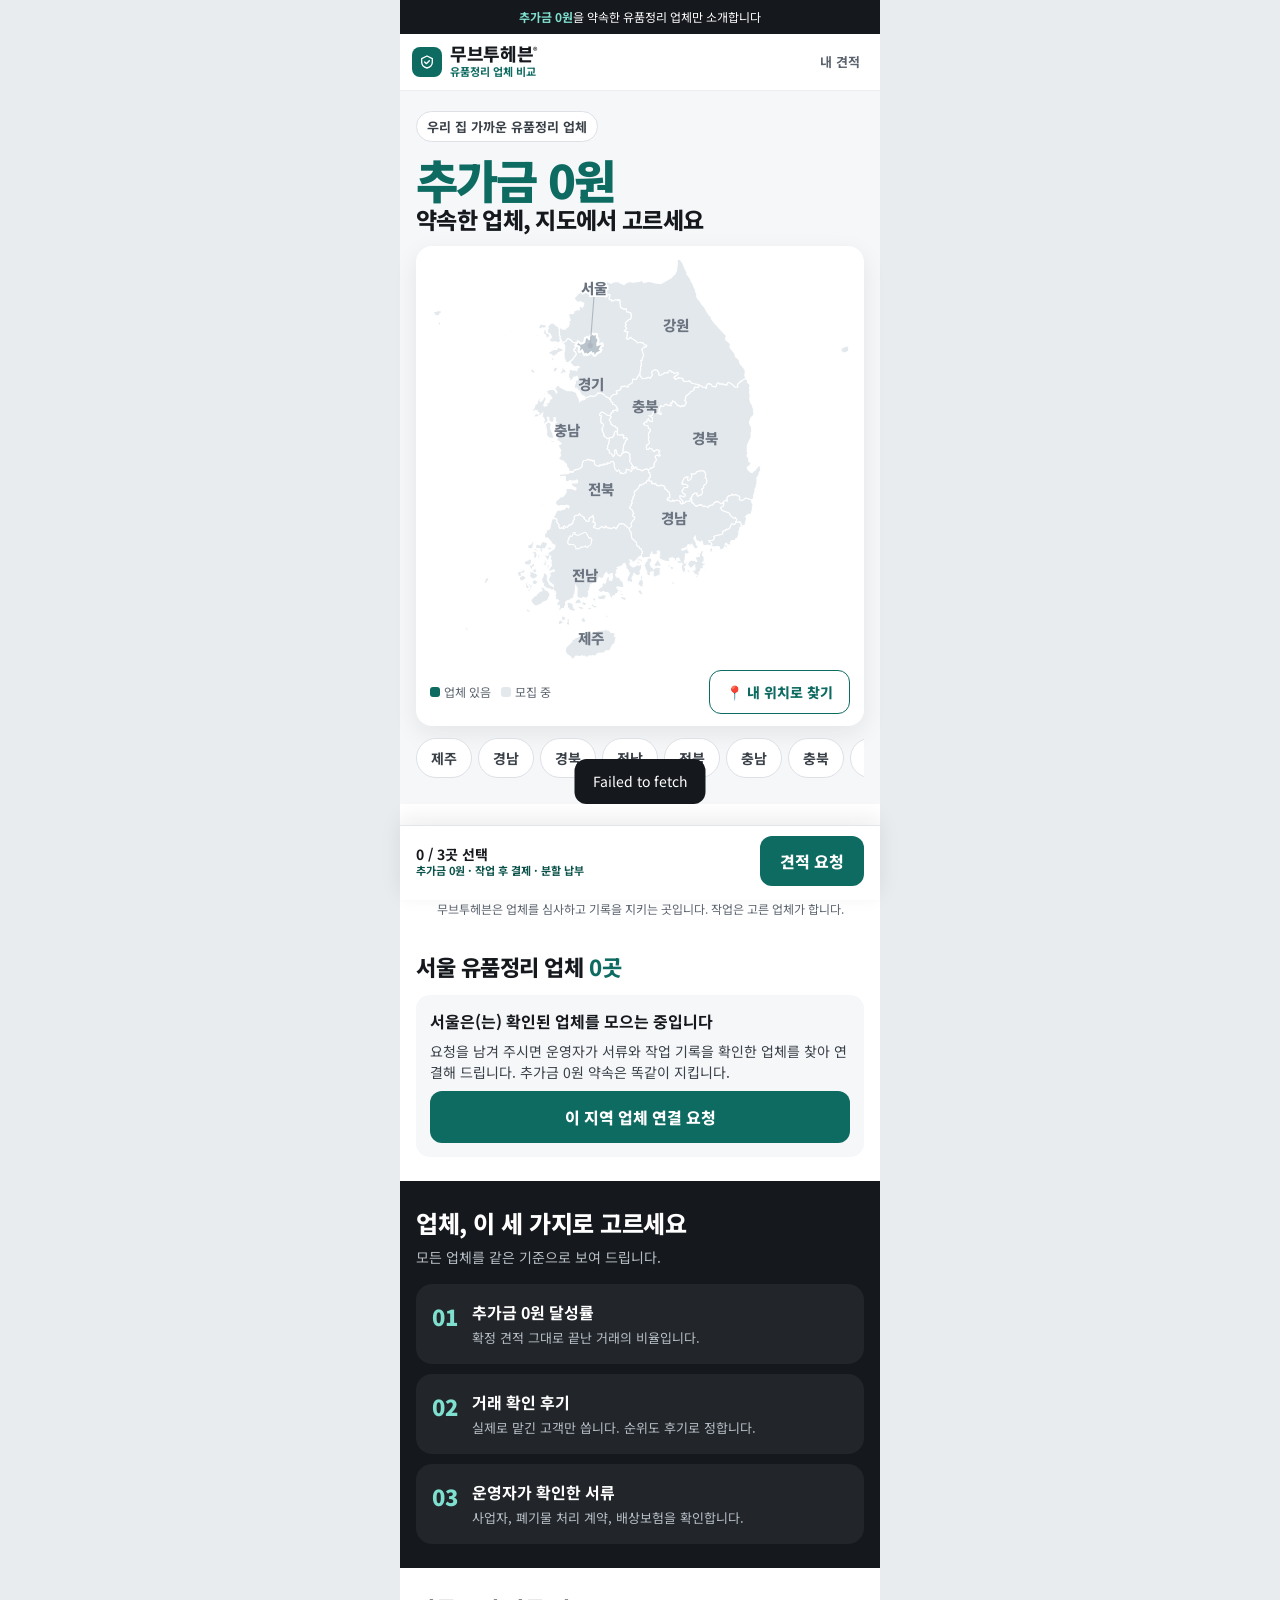
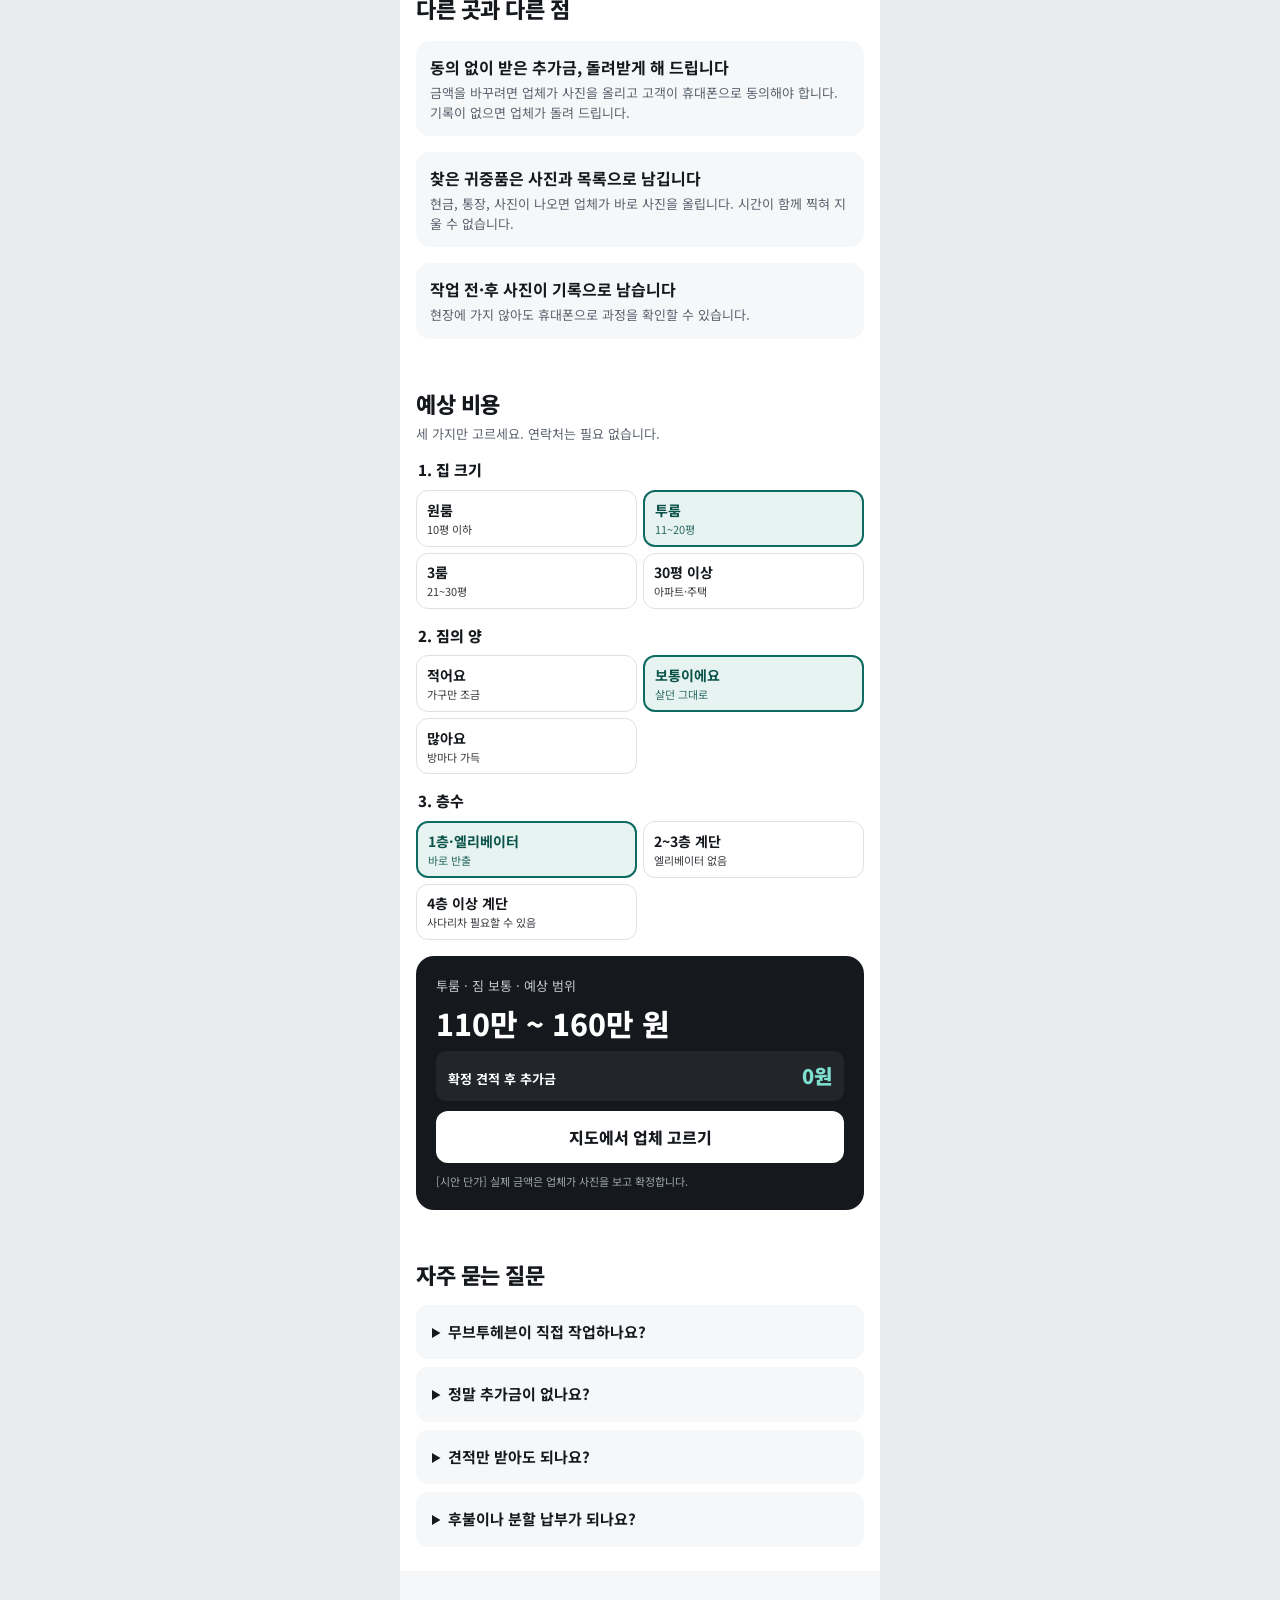
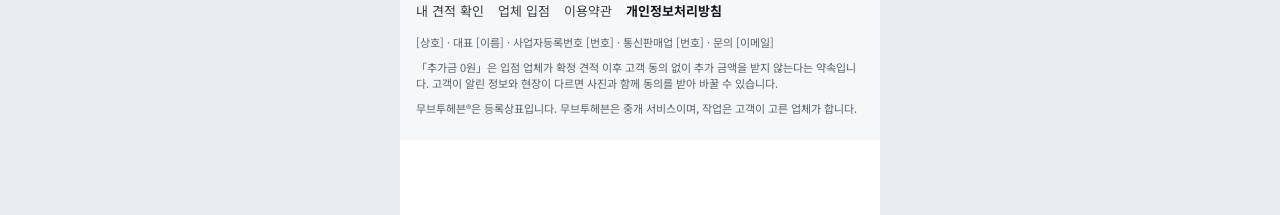
==== commit e8ccedfa: "무브투헤븐: 첫 화면 대한민국 지도, 내 위치로 찾기, 업체 없는 지역 연결 요청 Co-Authored-By: Claude Opus 5.5 <noreply@anthropic.com" ====
--- a/mth/index.html
+++ b/mth/index.html
@@ -14,6 +14,7 @@
 <body>
 <div class="app" id="app"></div>
 <script src="common.js"></script>
+<script src="korea_map.js"></script>
 <script>
 const { rpc, upload, photoUrl, won, man, esc, dt, toast, busy, store } = MTH;
 const app = document.getElementById('app');
@@ -89,27 +90,84 @@
 };
 let calc = { size: 1, load: 1, floor: 0 };
 
+// ── 지도 ──
+const SIDO = KOREA_MAP.p.map(p => p.n);
+const sidoOf = (region) => SIDO.find(s => String(region || '').startsWith(s)) || '기타';
+const LABEL_FIX = { '경기': [386, 312], '인천': [312, 246], '전남': [372, 760], '세종': [402, 395], '충남': [330, 420] };
+const JEJU_SHIFT = [70, -95];
+const CALLOUT = { '서울': [10, -120], '인천': [-120, 55], '세종': [-150, -55], '대전': [-130, 60], '광주': [-150, 10], '대구': [-10, 95], '울산': [120, -40], '부산': [110, 70] };
+const SMALL = Object.keys(CALLOUT);
+function mapPath(p) {
+  const [dx, dy] = p.n === '제주' ? JEJU_SHIFT : [0, 0];
+  return p.r.map(r => 'M' + r.map(([x, y]) => `${x + dx},${y + dy}`).join('L') + 'Z').join('');
+}
+function inRing(x, y, r) {
+  let ins = false;
+  for (let i = 0, j = r.length - 1; i < r.length; j = i++) {
+    const [xi, yi] = r[i], [xj, yj] = r[j];
+    if ((yi > y) !== (yj > y) && x < (xj - xi) * (y - yi) / (yj - yi) + xi) ins = !ins;
+  }
+  return ins;
+}
+function sidoAt(lat, lon) {
+  const M = KOREA_MAP, x = (lon - M.lon0) * M.k * M.sc, y = (M.lat1 - lat) * M.sc;
+  const hit = M.p.find(p => p.r.some(r => inRing(x, y, r)));
+  if (hit) return hit.n;
+  let best = null, bd = 1e12;   // 바다 위·경계 밖이면 가장 가까운 시도
+  M.p.forEach(p => { const d = (p.l[0] - x) ** 2 + (p.l[1] - y) ** 2; if (d < bd) { bd = d; best = p.n; } });
+  return best;
+}
+function koreaMap(counts, sel) {
+  const M = KOREA_MAP;
+  const shapes = M.p.map(p => {
+    const n = counts[p.n] || 0, on = p.n === sel;
+    const fill = n ? (on ? 'var(--accent-d)' : 'var(--accent)') : (on ? '#B9C4CC' : '#E3E8EC');
+    return `<path d="${mapPath(p)}" fill="${fill}" stroke="#fff" stroke-width="${on ? 5 : 2.5}" data-sido="${p.n}" style="cursor:pointer"></path>`;
+  }).join('');
+  const labels = M.p.map(p => {
+    const n = counts[p.n] || 0, co = CALLOUT[p.n];
+    if (co && !n && p.n !== state.sido) return '';   // 업체 없는 작은 광역시는 이름 생략 (아래 버튼으로 선택)
+    let [x, y] = LABEL_FIX[p.n] || p.l;
+    if (p.n === '제주') { x += JEJU_SHIFT[0]; y += JEJU_SHIFT[1]; }
+    let lead = '', col = n ? '#fff' : '#6B7480';
+    if (co) {   // 작은 광역시는 바깥에 이름표를 달아 겹치지 않게
+      const [cx, cy] = p.l; x = cx + co[0]; y = cy + co[1];
+      lead = `<line x1="${cx}" y1="${cy}" x2="${x}" y2="${y - 10}" stroke="${n ? 'var(--accent-d)' : '#AEB7C0'}" stroke-width="2.5"></line><circle cx="${cx}" cy="${cy}" r="6" fill="${n ? 'var(--accent-d)' : '#AEB7C0'}"></circle>`;
+      col = n ? 'var(--accent-d)' : '#6B7480';
+    }
+    return `<g style="pointer-events:none">${lead}<text x="${x}" y="${y}" text-anchor="middle" font-size="34" font-weight="800" fill="${col}" ${co ? 'stroke="#fff" stroke-width="8" paint-order="stroke"' : ''}>${p.n}</text>` +
+      (n ? `<rect x="${x - 36}" y="${y + 8}" width="72" height="36" rx="18" fill="${co ? 'var(--accent-d)' : '#fff'}"></rect><text x="${x}" y="${y + 35}" text-anchor="middle" font-size="25" font-weight="900" fill="${co ? '#fff' : 'var(--accent-d)'}">${n}곳</text>` : '') + '</g>';
+  }).join('');
+  return `<svg viewBox="0 0 ${M.w} ${M.h - 95}" style="width:100%;height:auto;display:block" aria-hidden="true">${shapes}${labels}</svg>`;
+}
+
 async function home() {
-  if (!state.companies.length) app.innerHTML = header() + '<main><div class="empty">불러오는 중…</div></main>';
-  try {
-    if (!state.regions.length) state.regions = await rpc('list_regions');
-    if (!state.region || !state.regions.includes(state.region)) state.region = state.regions[0] || null;
-    state.companies = state.region ? await rpc('list_companies', { p_region: state.region }) : [];
-  } catch (e) { toast(e.message); }
+  if (!state.all) app.innerHTML = header() + '<main><div class="empty">불러오는 중…</div></main>';
+  try { if (!state.all) state.all = await rpc('list_companies', { p_region: null }); } catch (e) { toast(e.message); state.all = []; }
+  const counts = {};
+  state.all.forEach(c => { const s = sidoOf(c.region); counts[s] = (counts[s] || 0) + 1; });
+  if (!state.sido) state.sido = store.get('mth_sido', null) || (state.all[0] && sidoOf(state.all[0].region)) || '서울';
+  const inSido = state.all.filter(c => sidoOf(c.region) === state.sido);
+  const regs = [...new Set(inSido.map(c => c.region))];
+  if (!regs.includes(state.region)) state.region = regs[0] || null;
+  state.companies = inSido.filter(c => c.region === state.region);
+  state.regions = regs;
   const r5 = v => Math.round(v / 5) * 5;
   const s = CALC.size[calc.size], l = CALC.load[calc.load], f = CALC.floor[calc.floor];
   const lo = r5(s[2] * l[2] * f[2]), hi = r5(s[3] * l[2] * f[2]);
   const opt = (k) => CALC[k].map((o, i) => `<button type="button" class="opt" aria-pressed="${calc[k] === i}" data-calc="${k}:${i}"><b>${o[0]}</b><span>${o[1]}</span></button>`).join('');
   app.innerHTML = header() + `<main>
-  <section class="sec soft" style="display:flex;flex-direction:column;gap:14px">
-    <span class="pill" style="align-self:flex-start">우리 지역 유품정리 업체 비교</span>
-    <h1><span class="hero-t1">추가금 0원</span><span class="hero-t2">약속한 업체만 모았습니다</span></h1>
-    <p style="margin:0;font-size:16px;color:#3A4048">후기와 견적을 비교하고 고르세요.<br>약속을 어기면 돌려받게 해 드립니다.</p>
-    <div class="card stack">
-      <label class="lbl">어느 지역인가요?
-        <select id="region">${state.regions.map(r => `<option ${r === state.region ? 'selected' : ''}>${esc(r)}</option>`).join('') || '<option>준비 중</option>'}</select></label>
-      <a class="btn" href="#list">업체 보기</a>
+  <section class="sec soft" style="display:flex;flex-direction:column;gap:12px;padding-top:20px">
+    <span class="pill" style="align-self:flex-start">우리 집 가까운 유품정리 업체</span>
+    <h1><span class="hero-t1" style="font-size:46px">추가금 0원</span><span class="hero-t2" style="font-size:23px">약속한 업체, 지도에서 고르세요</span></h1>
+    <div class="card" style="padding:10px 10px 12px">
+      <div id="kmap">${koreaMap(counts, state.sido)}</div>
+      <div style="display:flex;align-items:center;justify-content:space-between;gap:8px;padding:6px 4px 0">
+        <span class="note" style="display:flex;gap:10px;align-items:center"><span><i style="display:inline-block;width:10px;height:10px;border-radius:3px;background:var(--accent);margin-right:4px"></i>업체 있음</span><span><i style="display:inline-block;width:10px;height:10px;border-radius:3px;background:#E3E8EC;margin-right:4px"></i>모집 중</span></span>
+        <button type="button" class="btn sm line" id="geo">📍 내 위치로 찾기</button>
+      </div>
     </div>
+    <div class="chips" aria-label="시도 선택">${SIDO.filter(s => counts[s]).concat(SIDO.filter(s => !counts[s])).map(s => `<button type="button" class="chip" aria-pressed="${s === state.sido}" data-sido="${s}">${s}${counts[s] ? ' ' + counts[s] : ''}</button>`).join('')}</div>
   </section>
 
   <section class="sec" style="padding-bottom:8px">
@@ -122,11 +180,16 @@
   </section>
 
   <section class="sec" id="list">
-    <h2 class="h2">${esc(state.region || '')} 업체</h2>
-    <p class="desc" style="margin-bottom:12px">후기 순 · 최대 3곳을 담아 견적을 비교하세요</p>
-    <div class="chips" role="tablist" aria-label="지역" style="margin-bottom:14px">${state.regions.map(r => `<button type="button" class="chip" role="tab" aria-selected="${r === state.region}" data-region="${esc(r)}">${esc(r)}</button>`).join('')}</div>
-    <div class="stack">${state.companies.map((c, i) => coCard(c, i)).join('') || '<div class="empty">이 지역은 업체를 모으는 중입니다.</div>'}</div>
-    <p class="note" style="margin-top:10px">광고비로 순위를 살 수 없습니다. 후기 5건이 쌓이기 전에는 운영자가 확인한 순서로 보여 드립니다.</p>
+    <h2 class="h2">${esc(state.sido)} 유품정리 업체 <span style="color:var(--accent)">${inSido.length}곳</span></h2>
+    ${inSido.length ? `<p class="desc" style="margin-bottom:12px">후기 순 · 최대 3곳을 담아 견적을 비교하세요</p>
+    ${regs.length > 1 ? `<div class="chips" role="tablist" aria-label="권역" style="margin-bottom:14px">${regs.map(r => `<button type="button" class="chip" role="tab" aria-selected="${r === state.region}" data-region="${esc(r)}">${esc(r)}</button>`).join('')}</div>` : ''}
+    <div class="stack">${state.companies.map((c, i) => coCard(c, i)).join('')}</div>
+    <p class="note" style="margin-top:10px">광고비로 순위를 살 수 없습니다. 후기 5건이 쌓이기 전에는 운영자가 확인한 순서로 보여 드립니다.</p>`
+    : `<div class="box stack" style="margin-top:12px;gap:8px">
+        <b style="font-size:16px">${esc(state.sido)}은(는) 확인된 업체를 모으는 중입니다</b>
+        <p style="margin:0;font-size:14px;color:#3A4048">요청을 남겨 주시면 운영자가 서류와 작업 기록을 확인한 업체를 찾아 연결해 드립니다. 추가금 0원 약속은 똑같이 지킵니다.</p>
+        <button type="button" class="btn" id="concierge">이 지역 업체 연결 요청</button>
+      </div>`}
   </section>
 
   <section class="sec dark">
@@ -157,7 +220,7 @@
         <span style="font-size:13px;color:#C3C9D0">${s[0]} · 짐 ${['적음', '보통', '많음'][calc.load]} · 예상 범위</span>
         <span class="big">${lo}만 ~ ${hi}만 원</span>
         <div class="zbar"><span style="font-size:13px;font-weight:700">확정 견적 후 추가금</span><b>0원</b></div>
-        <a class="btn white" href="#list">업체 골라서 견적 받기</a>
+        <a class="btn white" href="#list">지도에서 업체 고르기</a>
         <span style="font-size:11px;color:#9EA6AF">[시안 단가] 실제 금액은 업체가 사진을 보고 확정합니다.</span>
       </div>
     </div>
@@ -178,8 +241,23 @@
     <p style="margin:0">무브투헤븐®은 등록상표입니다. 무브투헤븐은 중개 서비스이며, 작업은 고객이 고른 업체가 합니다.</p>
   </footer>` + stickyBar();
 
-  app.querySelector('#region').onchange = e => { state.region = e.target.value; store.set('mth_region', state.region); home(); };
-  app.querySelectorAll('[data-region]').forEach(b => b.onclick = () => { state.region = b.dataset.region; store.set('mth_region', state.region); home(); });
+  const pickSido = (s, scroll) => {
+    state.sido = s; state.region = null; store.set('mth_sido', s);
+    home().then(() => { if (scroll) document.getElementById('list').scrollIntoView({ behavior: 'smooth' }); });
+  };
+  app.querySelectorAll('[data-sido]').forEach(el => el.onclick = () => pickSido(el.dataset.sido, el.tagName !== 'BUTTON'));
+  app.querySelectorAll('[data-region]').forEach(b => b.onclick = () => { state.region = b.dataset.region; const y = window.scrollY; home().then(() => window.scrollTo(0, y)); });
+  const cg = app.querySelector('#concierge');
+  if (cg) cg.onclick = () => { state.concierge = state.sido; state.sel = []; saveSel(); location.hash = '#/request'; };
+  app.querySelector('#geo').onclick = (e) => {
+    const b = e.currentTarget;
+    if (!navigator.geolocation) return toast('이 휴대폰에서는 위치를 확인할 수 없어요. 지도에서 골라 주세요');
+    b.disabled = true; b.textContent = '위치 확인 중…';
+    navigator.geolocation.getCurrentPosition(
+      pos => { const s = sidoAt(pos.coords.latitude, pos.coords.longitude); toast(`${s} 업체를 보여 드릴게요`); pickSido(s, true); },
+      () => { b.disabled = false; b.textContent = '📍 내 위치로 찾기'; toast('위치를 확인하지 못했어요. 지도에서 골라 주세요'); },
+      { enableHighAccuracy: false, timeout: 8000, maximumAge: 600000 });
+  };
   app.querySelectorAll('[data-calc]').forEach(b => b.onclick = () => { const [k, i] = b.dataset.calc.split(':'); calc[k] = +i; const y = window.scrollY; home().then(() => window.scrollTo(0, y)); });
   bindSel(state.companies);
   app.querySelectorAll('a[href="#list"]').forEach(a => a.onclick = (e) => { e.preventDefault(); document.getElementById('list').scrollIntoView({ behavior: 'smooth' }); });
@@ -241,11 +319,14 @@
   const ch = (k, arr) => arr.map(v => `<button type="button" class="opt" aria-pressed="${form[k] === v}" data-f="${k}" data-v="${esc(v)}"><b>${esc(v)}</b></button>`).join('');
   const KEEP = ['사진·앨범', '통장·도장·중요 서류', '현금·귀금속', '휴대폰·컴퓨터', '따로 없어요'];
   app.innerHTML = header({ back: '#/', title: '무료 견적 요청' }) + `<main><form id="rf" class="sec stack" style="gap:20px" novalidate>
-    <div class="box">
+    ${!sel.length && state.concierge ? `<div class="box">
+      <b style="font-size:14px">${esc(state.concierge)} · 운영자가 업체 연결</b>
+      <p style="margin:4px 0 0;font-size:14px">요청을 받으면 운영자가 확인된 업체를 찾아 연결합니다. 견적이 오면 「내 견적」에서 비교할 수 있습니다.</p>
+    </div>` : `<div class="box">
       <b style="font-size:14px">받는 업체 ${sel.length}곳</b>
       <p style="margin:4px 0 0;font-size:14px">${sel.length ? esc(sel.map(s => s.name).join(', ')) : '아직 고른 업체가 없습니다.'}</p>
       <a href="#/" style="font-size:13px;font-weight:700">${sel.length ? '업체 바꾸기' : '업체 고르러 가기'}</a>
-    </div>
+    </div>`}
     <fieldset style="border:0;margin:0;padding:0"><legend style="font-size:16px;font-weight:800;margin-bottom:8px">집 크기</legend><div class="grid2">${ch('size', ['원룸', '투룸', '3룸', '30평 이상'])}</div></fieldset>
     <fieldset style="border:0;margin:0;padding:0"><legend style="font-size:16px;font-weight:800;margin-bottom:8px">짐의 양</legend><div class="grid2">${ch('load', ['적어요', '보통이에요', '많아요'])}</div></fieldset>
     <fieldset style="border:0;margin:0;padding:0"><legend style="font-size:16px;font-weight:800;margin-bottom:8px">층수</legend><div class="grid2">${ch('floor', ['1층·엘리베이터', '2~3층 계단', '4층 이상 계단'])}</div></fieldset>
@@ -262,7 +343,7 @@
     <label class="lbl">이름<input id="nm" autocomplete="name" value="${esc(form.nm || '')}"></label>
     <label class="lbl">휴대폰 번호<input id="tel" type="tel" inputmode="tel" autocomplete="tel" placeholder="010-0000-0000" value="${esc(form.tel || '')}"></label>
     <label style="display:flex;gap:10px;align-items:flex-start;font-size:13px"><input type="checkbox" id="agree"><span>요청 내용과 연락처를 고른 업체에 전달하는 데 동의합니다. 연락처는 내가 고른 업체에만 보입니다.</span></label>
-    <button type="submit" class="btn" id="go">업체 ${sel.length}곳에 견적 요청</button>
+    <button type="submit" class="btn" id="go">${!sel.length && state.concierge ? '업체 연결 요청 보내기' : `업체 ${sel.length}곳에 견적 요청`}</button>
     <p class="note" style="text-align:center;margin:0">추가금 0원 · 작업 후 결제·분할 납부 가능 업체 있음</p>
   </form></main>`;
   const keepForm = () => { const g = id => app.querySelector('#' + id); form.odor = g('odor').checked; form.dong = g('dong').value; form.note = g('note').value; form.wish = g('wish').value; form.nm = g('nm').value; form.tel = g('tel').value; };
@@ -277,16 +358,17 @@
   };
   app.querySelector('#rf').onsubmit = (e) => {
     e.preventDefault(); keepForm();
-    if (!sel.length) return toast('먼저 업체를 1곳 이상 담아 주세요');
+    const concierge = !sel.length && state.concierge;
+    if (!sel.length && !concierge) return toast('먼저 업체를 1곳 이상 담아 주세요');
     if (!form.size || !form.load || !form.floor) return toast('집 크기, 짐의 양, 층수를 골라 주세요');
     if (!form.nm.trim() || form.tel.replace(/\D/g, '').length < 10) return toast('이름과 휴대폰 번호를 확인해 주세요');
     if (!app.querySelector('#agree').checked) return toast('전달 동의에 체크해 주세요');
     busy(app.querySelector('#go'), async () => {
-      const r = await rpc('create_request', { p: { region: sel[0].region, size: form.size, load: form.load, floor: form.floor, odor: form.odor,
+      const r = await rpc('create_request', { p: { region: concierge ? state.concierge : sel[0].region, size: form.size, load: form.load, floor: form.floor, odor: form.odor,
         address_dong: form.dong, keep_items: form.keep, keep_note: form.note, photo_paths: form.photos, contact_name: form.nm.trim(),
         phone: form.tel.trim(), wish_date: form.wish }, p_companies: sel.map(s => s.id) });
-      const my = store.get('mth_my', []); my.unshift({ id: r.id, key: r.key, at: new Date().toISOString(), names: sel.map(s => s.name) }); store.set('mth_my', my);
-      state.sel = []; saveSel(); form = { size: '', load: '', floor: '', odor: false, keep: ['사진·앨범', '통장·도장·중요 서류'], photos: [] };
+      const my = store.get('mth_my', []); my.unshift({ id: r.id, key: r.key, at: new Date().toISOString(), names: concierge ? [state.concierge + ' 업체 연결'] : sel.map(s => s.name) }); store.set('mth_my', my);
+      state.sel = []; saveSel(); state.concierge = null; form = { size: '', load: '', floor: '', odor: false, keep: ['사진·앨범', '통장·도장·중요 서류'], photos: [] };
       location.hash = `#/r/${r.id}/${r.key}?new=1`;
     });
   };
@@ -311,6 +393,7 @@
   if (!j) {
     const quoted = d.targets.filter(t => t.quote);
     body += `<section class="sec stack" style="padding-top:0"><h2 class="h2">견적 비교 <span style="font-size:15px;color:var(--sub)">${quoted.length}/${d.targets.length}곳 도착</span></h2>`;
+    if (!d.targets.length) body += `<div class="box"><b>운영자가 이 지역의 확인된 업체를 찾고 있습니다</b><p style="margin:4px 0 0;font-size:14px">업체가 연결되면 견적이 이 화면에 올라옵니다.</p></div>`;
     if (quoted.length) {
       body += `<div style="overflow-x:auto"><table class="qt"><thead><tr><th></th>${quoted.map(t => `<th>${esc(t.company.name.replace('예시업체 ', ''))}</th>`).join('')}</tr></thead><tbody>
         ${ITEMS.map(([k, l]) => `<tr><td>${l}</td>${quoted.map(t => `<td>${t.quote.items[k] ? (k === 'buyback' ? '−' : '') + man(t.quote.items[k]) : '-'}</td>`).join('')}</tr>`).join('')}
